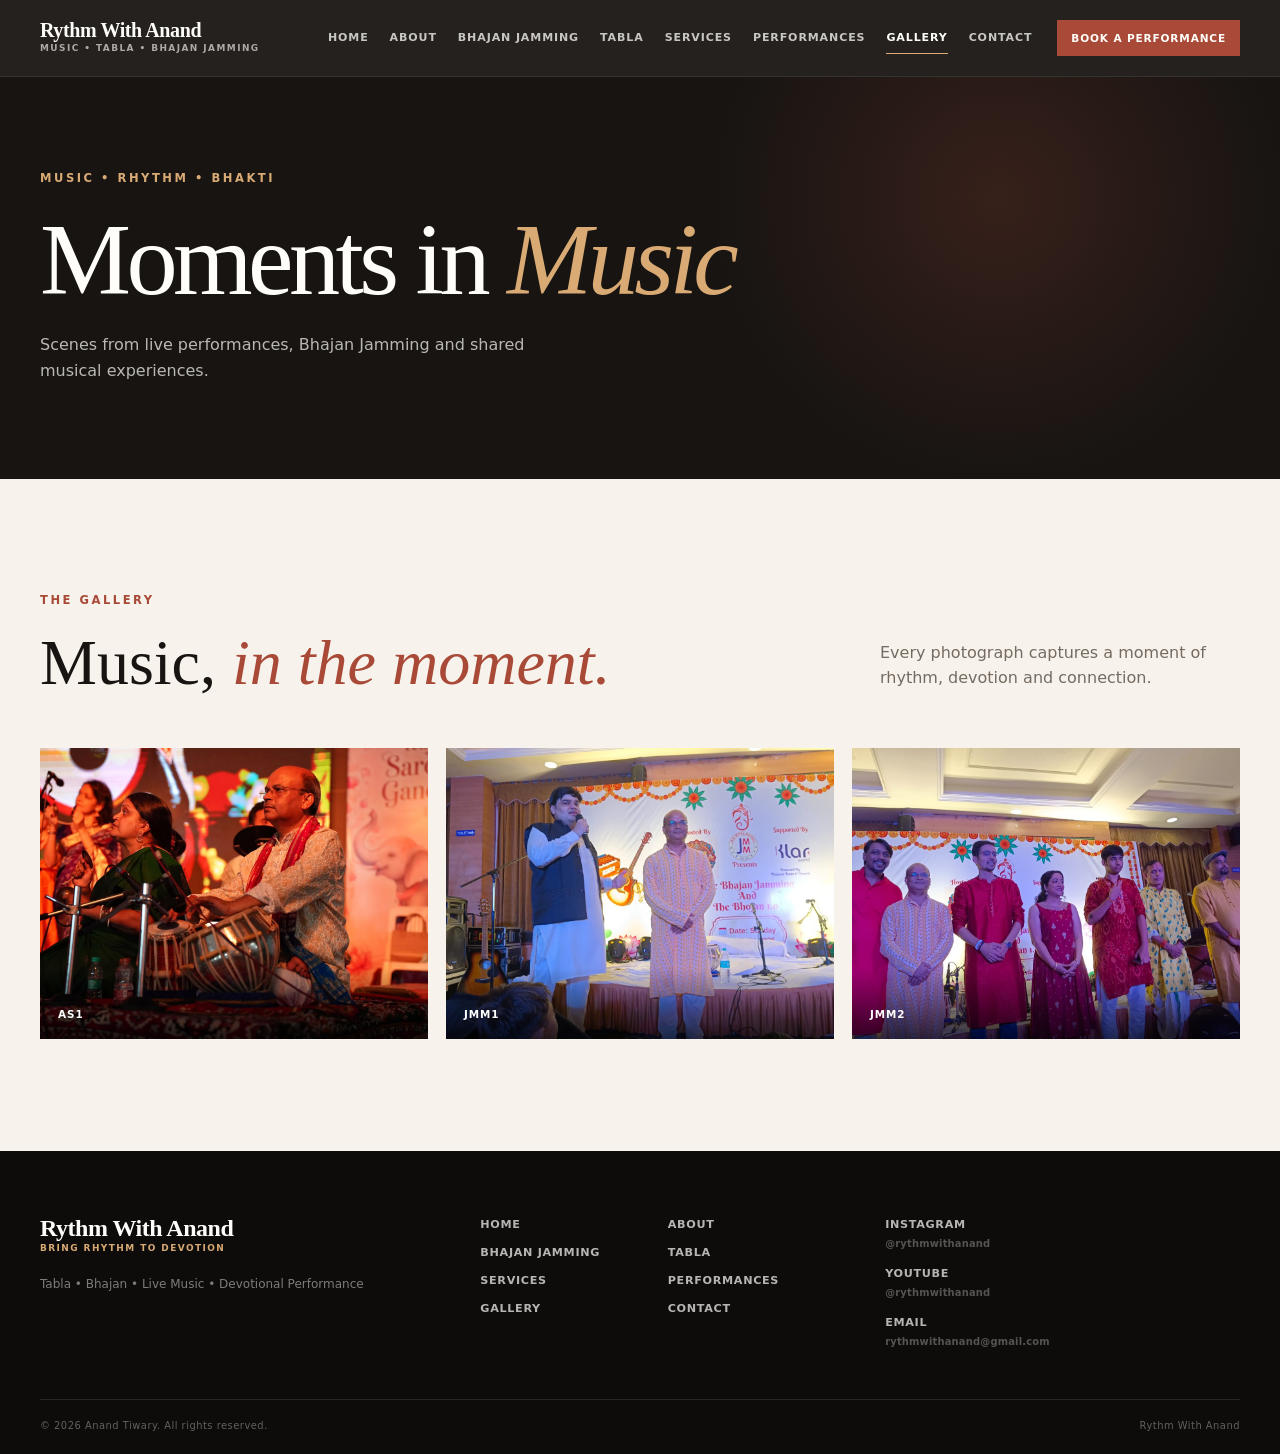
==== pages/gallery.html @ cbc00362 "Added few images to see the gallery" ====
<!doctype html>
<html lang="en">
<head>
  <meta charset="utf-8">
  <meta name="viewport" content="width=device-width, initial-scale=1">
  <meta name="theme-color" content="#171412">
  <meta name="description" content="Browse performance and Bhajan Jamming photographs from Anand Tiwary.">
  <meta name="author" content="Anand Tiwary">
  <meta name="robots" content="index, follow">
  <title>Gallery | Rythm With Anand</title>
  <link rel="stylesheet" href="../css/style.css">
  <link rel="stylesheet" href="../css/gallery.css">
</head>

<body>
  <a class="skip-link" href="#main-content">Skip to content</a>

  <header class="site-header" data-header>
    <div class="container nav-wrap">
      <a class="brand" href="../index.html" aria-label="Rythm With Anand home">
        <span class="brand-name" data-brand>Rythm With Anand</span>
        <span class="brand-subtitle">Music • Tabla • Bhajan Jamming</span>
      </a>

      <button class="menu-toggle" type="button" aria-expanded="false" aria-controls="site-navigation">
        <span class="sr-only">Open navigation</span>
        <span></span><span></span><span></span>
      </button>

      <nav id="site-navigation" class="site-nav" aria-label="Primary navigation">
        <a href="../index.html">Home</a>
        <a href="about.html">About</a>
        <a href="bhajan-jamming.html">Bhajan Jamming</a>
        <a href="tabla.html">Tabla</a>
        <a href="services.html">Services</a>
        <a href="performances.html">Performances</a>
        <a class="active" aria-current="page" href="gallery.html">Gallery</a>
        <a href="contact.html">Contact</a>
        <a class="nav-cta" href="contact.html">Book a Performance</a>
      </nav>
    </div>
  </header>

  <main id="main-content">
    <section class="gallery-intro section-dark">
      <div class="container gallery-intro-inner">
        <p class="eyebrow">MUSIC • RHYTHM • BHAKTI</p>
        <h1>Moments in <em>Music</em></h1>
        <p>Scenes from live performances, Bhajan Jamming and shared musical experiences.</p>
      </div>
    </section>

    <section class="section gallery-page">
      <div class="container">
        <div class="section-heading">
          <div>
            <p class="eyebrow">THE GALLERY</p>
            <h2>Music, <em>in the moment.</em></h2>
          </div>
          <p>Every photograph captures a moment of rhythm, devotion and connection.</p>
        </div>
        <div id="gallery-grid" class="gallery-grid gallery-full" aria-live="polite" aria-busy="true">
          <p class="gallery-message">Loading photographs…</p>
        </div>
      </div>
    </section>
  </main>

  <footer class="site-footer">
    <div class="container footer-grid">
      <div>
        <a class="brand footer-brand" href="../index.html">
          <span class="brand-name" data-brand>Rythm With Anand</span>
          <span class="brand-subtitle">Bring Rhythm to Devotion</span>
        </a>
        <p class="footer-copy">Tabla • Bhajan • Live Music • Devotional Performance</p>
      </div>

      <nav class="footer-nav" aria-label="Footer navigation">
        <a href="../index.html">Home</a>
        <a href="about.html">About</a>
        <a href="bhajan-jamming.html">Bhajan Jamming</a>
        <a href="tabla.html">Tabla</a>
        <a href="services.html">Services</a>
        <a href="performances.html">Performances</a>
        <a href="gallery.html">Gallery</a>
        <a href="contact.html">Contact</a>
      </nav>

      <div class="social-links">
        <a data-instagram-link href="https://instagram.com/rythmwithanand" target="_blank" rel="noopener noreferrer">Instagram <span>@rythmwithanand</span></a>
        <a data-youtube-link href="https://youtube.com/@rythmwithanand" target="_blank" rel="noopener noreferrer">YouTube <span>@rythmwithanand</span></a>
        <a data-email-link href="mailto:rythmwithanand@gmail.com">Email <span data-email>rythmwithanand@gmail.com</span></a>
      </div>
    </div>
    <div class="container footer-bottom">
      <span>© <span data-year></span> Anand Tiwary. All rights reserved.</span>
      <span>Rythm With Anand</span>
    </div>
  </footer>

  <script src="../js/gallery.js" defer></script>
</body>
</html>
---- css/style.css ----
:root {
  --ink: #171412;
  --ink-soft: #29231f;
  --paper: #f7f3ec;
  --paper-2: #eee7dc;
  --cream: #fbf8f2;
  --accent: #a84a37;
  --accent-dark: #7e3024;
  --gold: #b58b55;
  --muted: #756b61;
  --line: rgba(23, 20, 18, .13);
  --line-light: rgba(255,255,255,.16);
  --white: #fffdf9;
  --shadow: 0 20px 60px rgba(35, 26, 20, .12);
  --radius: 4px;
  --max: 1200px;
}

* { box-sizing: border-box; }
html { scroll-behavior: smooth; }
body {
  margin: 0;
  background: var(--paper);
  color: var(--ink);
  font-family: Inter, ui-sans-serif, system-ui, -apple-system, BlinkMacSystemFont, "Segoe UI", sans-serif;
  line-height: 1.6;
  -webkit-font-smoothing: antialiased;
}
img { max-width: 100%; display: block; }
a { color: inherit; text-decoration: none; }
button, a { -webkit-tap-highlight-color: transparent; }
button { font: inherit; }

.container {
  width: min(calc(100% - 48px), var(--max));
  margin-inline: auto;
}
.section { padding: 112px 0; }
.section-dark { background: var(--ink); color: var(--white); }
.sr-only {
  position: absolute; width: 1px; height: 1px; padding: 0; margin: -1px;
  overflow: hidden; clip: rect(0,0,0,0); white-space: nowrap; border: 0;
}
.skip-link {
  position: fixed; left: 16px; top: -80px; z-index: 9999;
  padding: 10px 16px; background: var(--white); color: var(--ink);
  border: 2px solid var(--accent); border-radius: 3px;
}
.skip-link:focus { top: 16px; }

:focus-visible {
  outline: 3px solid var(--gold);
  outline-offset: 4px;
}

.eyebrow {
  margin: 0 0 20px;
  font-size: .72rem;
  font-weight: 700;
  letter-spacing: .22em;
  text-transform: uppercase;
  color: var(--accent);
}
.section-dark .eyebrow { color: #d9aa74; }

h1, h2, h3, p { margin-top: 0; }
h1, h2, h3 {
  font-family: Georgia, "Times New Roman", serif;
  font-weight: 400;
  line-height: 1.04;
}
h2 { font-size: clamp(2.5rem, 5vw, 4.5rem); margin-bottom: 28px; }
h2 em, h1 em { font-style: italic; color: var(--accent); }
.section-dark h2 em { color: #d9aa74; }
.lead { font-size: clamp(1.05rem, 1.7vw, 1.25rem); line-height: 1.75; }

.text-link {
  display: inline-flex; align-items: center; gap: 12px;
  margin-top: 26px; padding-bottom: 5px;
  border-bottom: 1px solid currentColor;
  font-size: .86rem; font-weight: 700; letter-spacing: .06em;
  transition: gap .25s ease, opacity .25s ease;
}
.text-link span { transition: transform .25s ease; }
.text-link:hover { gap: 16px; }
.text-link:hover span { transform: translateX(2px); }
.light-link { color: var(--white); }

.btn {
  display: inline-flex; align-items: center; justify-content: center; gap: 10px;
  min-height: 50px; padding: 13px 22px;
  border: 1px solid transparent; border-radius: 2px;
  font-size: .78rem; font-weight: 800; letter-spacing: .08em;
  text-transform: uppercase;
  transition: transform .25s ease, background .25s ease, border-color .25s ease, color .25s ease;
}
.btn:hover { transform: translateY(-2px); }
.btn-primary { background: var(--accent); color: var(--white); }
.btn-primary:hover { background: var(--accent-dark); }
.btn-secondary { background: transparent; border-color: rgba(255,255,255,.35); color: var(--white); }
.btn-secondary:hover { border-color: var(--white); background: rgba(255,255,255,.06); }
.btn-dark { background: var(--ink); color: var(--white); }
.btn-dark:hover { background: var(--accent-dark); }
.btn-outline-light { border-color: rgba(255,255,255,.4); color: var(--white); }
.btn-outline-light:hover { background: var(--white); color: var(--ink); }

.site-header {
  position: sticky; top: 0; z-index: 1000;
  background: rgba(23,20,18,.94);
  color: var(--white);
  backdrop-filter: blur(14px);
  border-bottom: 1px solid rgba(255,255,255,.08);
}
.nav-wrap { min-height: 76px; display: flex; align-items: center; justify-content: space-between; gap: 24px; }
.brand { display: inline-flex; flex-direction: column; gap: 1px; flex-shrink: 0; }
.brand-name { font: 600 1.25rem/1 Georgia, "Times New Roman", serif; letter-spacing: -.02em; }
.brand-subtitle { font-size: .56rem; font-weight: 700; letter-spacing: .16em; text-transform: uppercase; opacity: .62; }
.site-nav { display: flex; align-items: center; gap: 21px; }
.site-nav > a:not(.nav-cta) {
  position: relative; padding: 28px 0;
  font-size: .69rem; font-weight: 700; letter-spacing: .08em; text-transform: uppercase;
  opacity: .75;
}
.site-nav > a:not(.nav-cta)::after {
  content: ""; position: absolute; left: 0; bottom: 21px; width: 0; height: 1px;
  background: #d9aa74; transition: width .25s ease;
}
.site-nav > a:hover, .site-nav > a.active { opacity: 1; }
.site-nav > a.active::after, .site-nav > a:hover::after { width: 100%; }
.nav-cta {
  margin-left: 4px; padding: 10px 14px; background: var(--accent);
  font-size: .66rem; font-weight: 800; letter-spacing: .08em; text-transform: uppercase;
}
.nav-cta:hover { background: var(--accent-dark); }
.menu-toggle { display: none; background: none; border: 0; color: white; padding: 8px; }
.menu-toggle > span:not(.sr-only) { display: block; width: 24px; height: 1px; background: currentColor; margin: 5px; }

.hero { position: relative; min-height: calc(100svh - 76px); overflow: hidden; }
.hero::before {
  content: ""; position: absolute; inset: 0;
  background:
    radial-gradient(circle at 74% 40%, rgba(168,74,55,.18), transparent 25%),
    linear-gradient(110deg, rgba(23,20,18,1) 0%, rgba(23,20,18,.96) 48%, rgba(23,20,18,.78) 100%);
}
.hero-grid {
  position: relative; z-index: 1; min-height: calc(100svh - 76px);
  display: grid; grid-template-columns: .92fr 1.08fr; align-items: center; gap: 5vw;
  padding-top: 54px; padding-bottom: 64px;
}
.hero-copy { max-width: 600px; padding-bottom: 10px; }
.hero-copy h1 { margin: 0 0 16px; font-size: clamp(4.2rem, 8vw, 7.4rem); letter-spacing: -.055em; }
.hero-copy h1 em { color: var(--white); }
.hero-role { font-size: 1rem; font-weight: 700; letter-spacing: .035em; }
.hero-role span { color: #d9aa74; margin: 0 7px; }
.hero-tagline {
  display: flex; align-items: center; gap: 14px; margin: 30px 0 18px;
  font: italic 1.3rem Georgia, "Times New Roman", serif; color: #d9aa74;
}
.hero-tagline .line { width: 42px; height: 1px; background: #d9aa74; }
.hero-text { max-width: 580px; color: rgba(255,253,249,.73); font-size: 1rem; line-height: 1.85; }
.hero-actions { display: flex; flex-wrap: wrap; gap: 10px; margin-top: 30px; }
.hero-watch { color: rgba(255,255,255,.78); }
.hero-visual { position: relative; max-width: 650px; justify-self: end; width: 100%; }
.hero-image-frame {
  position: relative; overflow: hidden;
  aspect-ratio: 1 / 1; background: #29231f;
  box-shadow: 0 30px 80px rgba(0,0,0,.38);
}
.hero-image-frame::after {
  content: ""; position: absolute; inset: 0;
  background: linear-gradient(180deg, transparent 62%, rgba(0,0,0,.55));
  pointer-events: none;
}
.hero-image-frame img { width: 100%; height: 100%; object-fit: cover; }
.image-caption {
  position: absolute; z-index: 2; left: 26px; right: 26px; bottom: 22px;
  display: flex; justify-content: space-between; gap: 15px;
  font-size: .62rem; font-weight: 800; letter-spacing: .15em; text-transform: uppercase;
}
.hero-note {
  position: absolute; left: -44px; bottom: 42px;
  width: 94px; height: 94px; display: grid; place-items: center;
  background: #d9aa74; color: var(--ink); border-radius: 50%;
  box-shadow: 0 12px 30px rgba(0,0,0,.3);
  font-size: .55rem; line-height: 1.15; font-weight: 800; text-align: center; letter-spacing: .12em;
}
.note-symbol { position: absolute; top: 12px; right: 15px; font-size: 1.25rem; }
.hero-glow { position: absolute; border-radius: 50%; filter: blur(2px); opacity: .18; }
.hero-glow-one { width: 260px; height: 260px; right: 0; top: 10%; background: #a84a37; }
.hero-glow-two { width: 180px; height: 180px; left: 32%; bottom: -60px; background: #b58b55; }
.scroll-cue {
  position: absolute; z-index: 2; bottom: 22px; left: max(24px, calc((100vw - var(--max))/2));
  display: flex; align-items: center; gap: 10px; color: rgba(255,255,255,.45);
  font-size: .58rem; text-transform: uppercase; letter-spacing: .16em;
}
.scroll-cue span { display: block; width: 28px; height: 1px; background: currentColor; }

.intro-section { background: var(--cream); }
.intro-grid { display: grid; grid-template-columns: .33fr .67fr; gap: 8vw; }
.section-kicker { color: var(--muted); font-size: .65rem; font-weight: 800; letter-spacing: .18em; }
.intro-content { max-width: 780px; }
.intro-content h2 { max-width: 700px; }

.world-section { background: var(--paper-2); }
.section-heading { display: flex; align-items: end; justify-content: space-between; gap: 40px; margin-bottom: 52px; }
.section-heading h2 { margin-bottom: 0; }
.section-heading > p { max-width: 360px; margin-bottom: 5px; color: var(--muted); }
.world-grid { display: grid; grid-template-columns: repeat(4, 1fr); border-top: 1px solid var(--line); border-left: 1px solid var(--line); }
.world-card {
  position: relative; min-height: 340px; padding: 32px 28px;
  border-right: 1px solid var(--line); border-bottom: 1px solid var(--line);
  transition: background .3s ease, transform .3s ease;
}
.world-card:hover { background: var(--cream); transform: translateY(-5px); }
.world-card.featured { background: var(--ink); color: var(--white); }
.world-card.featured:hover { background: #211c19; }
.card-number { font-size: .62rem; font-weight: 800; letter-spacing: .12em; opacity: .5; }
.card-icon { position: absolute; right: 25px; top: 24px; font-size: 2.2rem; font-family: Georgia, serif; color: var(--gold); }
.world-card h3 { margin: 90px 0 16px; font-size: 2rem; }
.world-card p { min-height: 96px; color: var(--muted); font-size: .9rem; }
.world-card.featured p { color: rgba(255,255,255,.67); }
.world-card a { font-size: .72rem; font-weight: 800; letter-spacing: .05em; }
.world-card a span { margin-left: 7px; transition: margin .2s ease; }
.world-card a:hover span { margin-left: 11px; }

.bhajan-section { background: var(--paper); overflow: hidden; }
.bhajan-grid { display: grid; grid-template-columns: .9fr 1.1fr; gap: 9vw; align-items: center; }
.bhajan-art {
  position: relative; aspect-ratio: 1 / 1; max-width: 500px; width: 100%;
  display: grid; place-items: center; margin: auto;
  background: var(--ink); overflow: hidden; border-radius: 50%;
}
.bhajan-art::before {
  content: ""; position: absolute; inset: 12%; border: 1px solid rgba(217,170,116,.4); border-radius: 50%;
}
.art-ring { position: absolute; border: 1px solid rgba(255,255,255,.12); border-radius: 50%; }
.ring-one { inset: 22%; }
.ring-two { inset: 32%; border-color: rgba(168,74,55,.45); }
.art-center { position: relative; z-index: 2; display: flex; flex-direction: column; align-items: center; gap: 7px; color: var(--white); }
.art-center span { font: 700 .68rem Georgia, serif; letter-spacing: .35em; }
.art-center strong { color: #d9aa74; font: 300 2rem Georgia, serif; }
.art-label { position: absolute; color: rgba(255,255,255,.52); font-size: .55rem; font-weight: 800; letter-spacing: .18em; }
.label-one { top: 21%; left: 25%; }
.label-two { top: 54%; right: 13%; }
.label-three { bottom: 20%; left: 23%; }
.display-subtitle { font: italic 1.25rem Georgia, serif; color: var(--accent); margin: -12px 0 24px; }
.feature-points { display: flex; flex-wrap: wrap; gap: 8px; margin: 28px 0; }
.feature-points span {
  padding: 8px 12px; border: 1px solid var(--line); border-radius: 100px;
  font-size: .68rem; font-weight: 800; letter-spacing: .06em;
}
.inline-actions { display: flex; align-items: center; flex-wrap: wrap; gap: 24px; }

.statement-section { background: var(--accent); color: var(--white); padding: 120px 0; }
.statement-inner { text-align: center; }
.statement-section .eyebrow { color: rgba(255,255,255,.65); }
.statement-section h2 { font-size: clamp(3.5rem, 8vw, 7rem); margin-bottom: 20px; }
.statement-section h2 span { font-style: italic; color: #f0c48e; }
.statement-section p:last-child { margin: 0 auto; max-width: 580px; color: rgba(255,255,255,.8); }

.tabla-section { background: var(--cream); }
.tabla-grid { display: grid; grid-template-columns: 1fr .95fr; gap: 9vw; align-items: center; }
.tabla-copy { max-width: 620px; }
.clean-list { list-style: none; padding: 0; margin: 32px 0 5px; border-top: 1px solid var(--line); }
.clean-list li { padding: 13px 0; border-bottom: 1px solid var(--line); font-size: .83rem; font-weight: 700; }
.clean-list li::before { content: "—"; color: var(--accent); margin-right: 13px; }
.tabla-visual { position: relative; aspect-ratio: 1 / .84; overflow: hidden; }
.tabla-visual img { width: 100%; height: 100%; object-fit: cover; }
.vertical-caption {
  position: absolute; right: 0; top: 0; height: 100%; width: 40px;
  writing-mode: vertical-rl; transform: rotate(180deg);
  display: flex; align-items: center; justify-content: center;
  background: rgba(23,20,18,.82); color: #d9aa74;
  font-size: .55rem; font-weight: 800; letter-spacing: .18em;
}

.performance-section { background: var(--paper-2); }
.performance-grid { display: grid; grid-template-columns: repeat(3, 1fr); gap: 18px; }
.performance-card { background: var(--cream); border: 1px solid var(--line); min-height: 330px; }
.performance-card .card-media {
  height: 190px; background: #ded5c8; overflow: hidden; position: relative;
}
.performance-card img { width: 100%; height: 100%; object-fit: cover; }
.performance-card .placeholder {
  width: 100%; height: 100%; display: grid; place-items: center;
  background: linear-gradient(135deg, #d9d0c2, #efe8dd); color: var(--muted);
}
.placeholder-mark { font: italic 3rem Georgia, serif; color: var(--gold); }
.performance-info { padding: 20px; }
.performance-info .meta { font-size: .6rem; font-weight: 800; letter-spacing: .14em; text-transform: uppercase; color: var(--accent); }
.performance-info h3 { margin: 8px 0; font-size: 1.55rem; }
.performance-info p { margin: 0; color: var(--muted); font-size: .8rem; }
.mobile-link { display: none; }

.video-section { background: var(--ink-soft); }
.video-grid { display: grid; grid-template-columns: repeat(3, 1fr); gap: 18px; }
.video-card { background: rgba(255,255,255,.05); border: 1px solid var(--line-light); }
.video-thumb { aspect-ratio: 16 / 9; position: relative; display: grid; place-items: center; overflow: hidden; background: #221e1b; }
.video-thumb img { width: 100%; height: 100%; object-fit: cover; }
.play {
  width: 58px; height: 58px; border-radius: 50%; display: grid; place-items: center;
  background: rgba(255,255,255,.92); color: var(--ink); font-size: 1.1rem; padding-left: 3px;
}
.video-info { padding: 19px 20px 22px; }
.video-info .meta { color: #d9aa74; font-size: .58rem; font-weight: 800; letter-spacing: .14em; text-transform: uppercase; }
.video-info h3 { margin: 8px 0 0; font-size: 1.4rem; }
.video-placeholder { padding: 36px; text-align: center; border: 1px dashed rgba(255,255,255,.22); color: rgba(255,255,255,.65); }
.video-placeholder strong { display: block; color: white; font: 1.5rem Georgia, serif; margin-bottom: 7px; }

.gallery-section { background: var(--paper); }
.gallery-grid {
  display: grid; grid-template-columns: repeat(4, 1fr); grid-auto-rows: 190px; gap: 10px;
}
.gallery-item { position: relative; overflow: hidden; background: var(--paper-2); }
.gallery-item:nth-child(1) { grid-column: span 2; grid-row: span 2; }
.gallery-item:nth-child(4) { grid-row: span 2; }
.gallery-item img { width: 100%; height: 100%; object-fit: cover; transition: transform .5s ease; }
.gallery-item:hover img { transform: scale(1.04); }
.gallery-caption {
  position: absolute; left: 0; right: 0; bottom: 0; padding: 30px 15px 13px;
  background: linear-gradient(transparent, rgba(0,0,0,.7)); color: white;
  font-size: .65rem; font-weight: 800; letter-spacing: .09em; text-transform: uppercase;
}
.gallery-empty {
  grid-column: 1 / -1; min-height: 260px; display: grid; place-items: center;
  text-align: center; padding: 30px; border: 1px dashed var(--line);
  color: var(--muted);
}
.gallery-empty strong { display: block; margin-bottom: 7px; font: 1.6rem Georgia, serif; color: var(--ink); }

.occasions-section { background: var(--paper-2); }
.occasion-list { border-top: 1px solid var(--line); }
.occasion-list a {
  display: grid; grid-template-columns: 55px 1fr 30px; align-items: center;
  padding: 18px 8px; border-bottom: 1px solid var(--line);
  font: 1.45rem Georgia, serif; transition: padding .25s ease, color .25s ease;
}
.occasion-list a span { color: var(--muted); font: 700 .6rem Inter, sans-serif; letter-spacing: .12em; }
.occasion-list a i { font-style: normal; color: var(--accent); font-family: Inter, sans-serif; font-size: .9rem; }
.occasion-list a:hover { padding-left: 16px; color: var(--accent); }

.contact-cta { padding: 100px 0; }
.contact-inner { display: grid; grid-template-columns: 1.1fr .9fr; align-items: center; gap: 8vw; }
.contact-inner h2 { margin-bottom: 20px; }
.contact-inner > div:first-child > p:last-child { max-width: 650px; color: rgba(255,255,255,.67); }
.contact-actions { display: flex; flex-direction: column; align-items: flex-start; gap: 12px; }

.site-footer { background: #0e0c0b; color: var(--white); padding: 65px 0 20px; }
.footer-grid { display: grid; grid-template-columns: 1.1fr 1fr 1fr; gap: 50px; padding-bottom: 50px; }
.footer-brand .brand-name { font-size: 1.5rem; }
.footer-brand .brand-subtitle { color: #d9aa74; opacity: 1; }
.footer-copy { max-width: 330px; margin-top: 20px; color: rgba(255,255,255,.46); font-size: .75rem; }
.footer-nav { display: grid; grid-template-columns: 1fr 1fr; gap: 10px 20px; align-content: start; }
.footer-nav a, .social-links a { font-size: .7rem; font-weight: 700; letter-spacing: .06em; text-transform: uppercase; opacity: .7; }
.footer-nav a:hover, .social-links a:hover { opacity: 1; color: #d9aa74; }
.social-links { display: flex; flex-direction: column; gap: 13px; align-content: start; }
.social-links a { display: flex; flex-direction: column; gap: 2px; }
.social-links span { color: rgba(255,255,255,.42); font-size: .62rem; text-transform: none; letter-spacing: .02em; }
.footer-bottom {
  padding-top: 18px; border-top: 1px solid rgba(255,255,255,.1);
  display: flex; justify-content: space-between; gap: 20px;
  color: rgba(255,255,255,.35); font-size: .62rem; letter-spacing: .05em;
}

.reveal { opacity: 0; transform: translateY(22px); transition: opacity .7s ease, transform .7s ease; }
.reveal.is-visible { opacity: 1; transform: translateY(0); }
.reveal-delay { transition-delay: .12s; }

@media (max-width: 1050px) {
  .site-nav { gap: 14px; }
  .site-nav > a:not(.nav-cta) { font-size: .62rem; }
  .hero-grid { grid-template-columns: 1fr 1fr; gap: 35px; }
  .hero-copy h1 { font-size: clamp(4rem, 8vw, 6rem); }
  .world-grid { grid-template-columns: repeat(2, 1fr); }
  .world-card { min-height: 300px; }
  .performance-grid, .video-grid { grid-template-columns: repeat(2, 1fr); }
  .performance-card:last-child, .video-card:last-child { display: none; }
}

@media (max-width: 820px) {
  .container { width: min(calc(100% - 36px), var(--max)); }
  .section { padding: 82px 0; }
  .nav-wrap { min-height: 68px; }
  .menu-toggle { display: block; }
  .site-nav {
    position: absolute; left: 18px; right: 18px; top: calc(100% + 1px);
    display: none; flex-direction: column; align-items: stretch; gap: 0;
    padding: 8px; background: #171412; border: 1px solid rgba(255,255,255,.1);
    box-shadow: 0 20px 45px rgba(0,0,0,.35);
  }
  .site-nav.is-open { display: flex; }
  .site-nav > a:not(.nav-cta) { padding: 13px 12px; }
  .site-nav > a:not(.nav-cta)::after { bottom: 8px; left: 12px; }
  .nav-cta { text-align: center; margin: 8px 0 0; }
  .hero-grid { grid-template-columns: 1fr; min-height: auto; padding-top: 65px; }
  .hero-copy { max-width: 680px; }
  .hero-visual { max-width: 620px; justify-self: start; }
  .hero-note { left: -10px; bottom: 25px; }
  .scroll-cue { display: none; }
  .intro-grid, .bhajan-grid, .tabla-grid, .contact-inner { grid-template-columns: 1fr; gap: 45px; }
  .section-kicker { display: none; }
  .bhajan-art { max-width: 430px; }
  .tabla-copy { max-width: 760px; }
  .tabla-visual { max-width: 700px; }
  .footer-grid { grid-template-columns: 1fr 1fr; }
  .footer-grid > div:first-child { grid-column: 1 / -1; }
}

@media (max-width: 560px) {
  .container { width: min(calc(100% - 28px), var(--max)); }
  .section { padding: 68px 0; }
  h2 { font-size: 2.75rem; }
  .brand-name { font-size: 1.1rem; }
  .brand-subtitle { font-size: .48rem; }
  .hero { min-height: auto; }
  .hero-grid { padding-top: 54px; padding-bottom: 60px; }
  .hero-copy h1 { font-size: clamp(3.7rem, 18vw, 5.3rem); }
  .hero-role { font-size: .85rem; line-height: 1.8; }
  .hero-tagline { font-size: 1.1rem; }
  .hero-actions { flex-direction: column; align-items: stretch; }
  .hero-actions .btn { width: 100%; }
  .image-caption { flex-direction: column; gap: 4px; }
  .hero-note { width: 78px; height: 78px; font-size: .46rem; }
  .note-symbol { font-size: 1rem; top: 9px; right: 12px; }
  .section-heading { align-items: flex-start; flex-direction: column; gap: 18px; margin-bottom: 34px; }
  .desktop-link { display: none; }
  .mobile-link { display: inline-flex; margin-top: 25px; }
  .world-grid { grid-template-columns: 1fr; }
  .world-card { min-height: 280px; }
  .performance-grid, .video-grid { grid-template-columns: 1fr; }
  .performance-card:last-child, .video-card:last-child { display: block; }
  .gallery-grid { grid-template-columns: 1fr 1fr; grid-auto-rows: 150px; }
  .gallery-item:nth-child(1) { grid-column: span 2; grid-row: span 1; }
  .gallery-item:nth-child(4) { grid-row: span 1; }
  .occasion-list a { grid-template-columns: 38px 1fr 25px; font-size: 1.15rem; }
  .contact-actions { width: 100%; }
  .contact-actions .btn { width: 100%; }
  .footer-grid { grid-template-columns: 1fr; gap: 35px; }
  .footer-grid > div:first-child { grid-column: auto; }
  .footer-bottom { flex-direction: column; gap: 8px; }
}

@media (prefers-reduced-motion: reduce) {
  html { scroll-behavior: auto; }
  *, *::before, *::after {
    animation-duration: .01ms !important;
    animation-iteration-count: 1 !important;
    transition-duration: .01ms !important;
    scroll-behavior: auto !important;
  }
  .reveal { opacity: 1; transform: none; }
}
---- css/gallery.css ----
.gallery-intro {
  position: relative;
  overflow: hidden;
  background:
    radial-gradient(circle at 78% 30%, rgba(168,74,55,.22), transparent 28%),
    var(--ink);
}

.gallery-intro-inner {
  padding-top: 92px;
  padding-bottom: 96px;
}

.gallery-intro h1 {
  margin: 0 0 18px;
  font-size: clamp(3.5rem, 8vw, 6.5rem);
  letter-spacing: -.045em;
}

.gallery-intro h1 em { color: #d9aa74; }
.gallery-intro-inner > p:last-child { max-width: 550px; margin: 0; color: rgba(255,253,249,.7); }

.gallery-page { background: var(--paper); }
.gallery-full { grid-template-columns: repeat(3, minmax(0, 1fr)); grid-auto-rows: auto; gap: 18px; }
.gallery-full .gallery-item { aspect-ratio: 4 / 3; margin: 0; }
.gallery-full .gallery-item:nth-child(1),
.gallery-full .gallery-item:nth-child(4) { grid-column: auto; grid-row: auto; }
.gallery-full .gallery-caption { padding: 38px 18px 16px; }
.gallery-message { grid-column: 1 / -1; margin: 0; padding: 48px 24px; text-align: center; color: var(--muted); }
.gallery-error { color: var(--accent); }

@media (max-width: 820px) {
  .gallery-full { grid-template-columns: repeat(2, minmax(0, 1fr)); }
  .gallery-intro-inner { padding-top: 75px; padding-bottom: 78px; }
}

@media (max-width: 560px) {
  .gallery-intro-inner { padding-top: 62px; padding-bottom: 64px; }
  .gallery-full { gap: 10px; }
  .gallery-full .gallery-caption { padding: 30px 10px 10px; font-size: .58rem; }
}
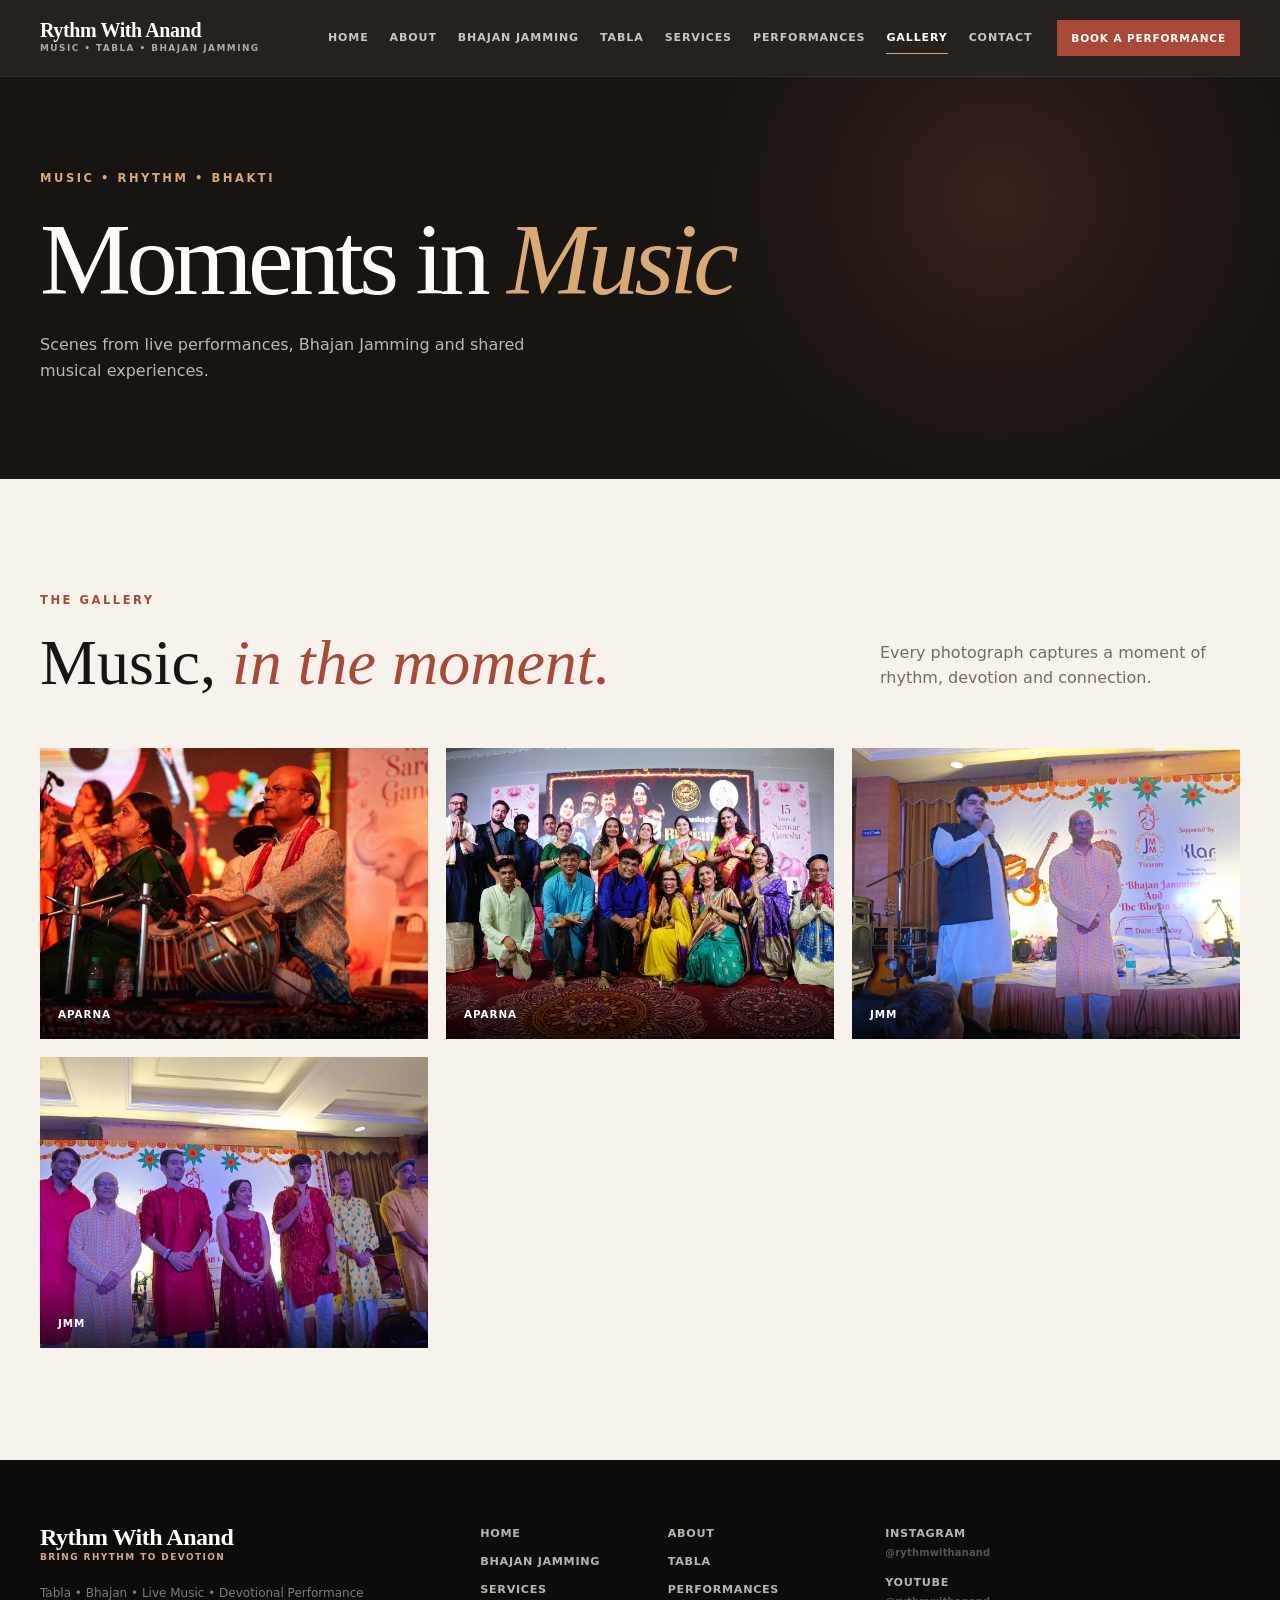
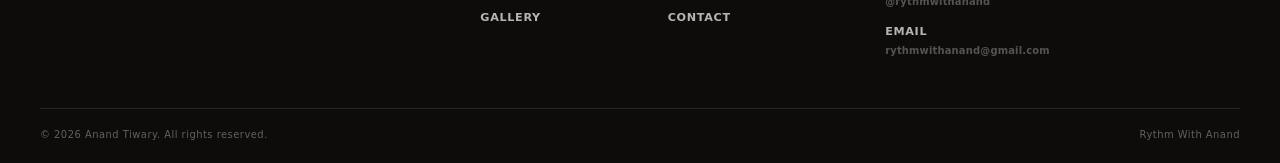
==== commit 0d753614: "Added zoom feature" ====
--- a/pages/gallery.html
+++ b/pages/gallery.html
@@ -66,6 +66,12 @@
     </section>
   </main>
 
+  <dialog id="gallery-lightbox" class="gallery-lightbox" aria-label="Expanded photograph">
+    <button class="lightbox-close" type="button" aria-label="Close enlarged image">&times;</button>
+    <img class="lightbox-image" alt="">
+    <p class="lightbox-caption"></p>
+  </dialog>
+
   <footer class="site-footer">
     <div class="container footer-grid">
       <div>
--- a/css/gallery.css
+++ b/css/gallery.css
@@ -26,8 +26,54 @@
 .gallery-full .gallery-item:nth-child(1),
 .gallery-full .gallery-item:nth-child(4) { grid-column: auto; grid-row: auto; }
 .gallery-full .gallery-caption { padding: 38px 18px 16px; }
+.gallery-image-button {
+  display: block;
+  width: 100%;
+  height: 100%;
+  padding: 0;
+  border: 0;
+  background: transparent;
+  cursor: zoom-in;
+}
+.gallery-image-button img { width: 100%; height: 100%; object-fit: cover; transition: transform .5s ease; }
+.gallery-image-button:hover img { transform: scale(1.04); }
 .gallery-message { grid-column: 1 / -1; margin: 0; padding: 48px 24px; text-align: center; color: var(--muted); }
 .gallery-error { color: var(--accent); }
+
+.gallery-lightbox {
+  position: fixed;
+  width: min(92vw, 1100px);
+  max-width: none;
+  max-height: 92vh;
+  padding: 56px 24px 24px;
+  overflow: auto;
+  border: 1px solid rgba(255,255,255,.18);
+  background: #171412;
+  color: var(--white);
+  box-shadow: 0 24px 90px rgba(0,0,0,.55);
+}
+.gallery-lightbox[open] { display: grid; justify-items: center; gap: 14px; }
+.gallery-lightbox::backdrop { background: rgba(12,10,9,.88); backdrop-filter: blur(5px); }
+.lightbox-close {
+  position: absolute;
+  top: 10px;
+  right: 14px;
+  display: grid;
+  width: 40px;
+  height: 40px;
+  place-items: center;
+  padding: 0;
+  border: 1px solid rgba(255,255,255,.38);
+  border-radius: 50%;
+  background: transparent;
+  color: var(--white);
+  font-size: 1.8rem;
+  line-height: 1;
+  cursor: pointer;
+}
+.lightbox-close:hover { background: rgba(255,255,255,.12); }
+.lightbox-image { width: auto; max-width: 100%; max-height: calc(92vh - 120px); object-fit: contain; }
+.lightbox-caption { margin: 0; color: rgba(255,253,249,.8); font-size: .8rem; letter-spacing: .08em; text-align: center; }
 
 @media (max-width: 820px) {
   .gallery-full { grid-template-columns: repeat(2, minmax(0, 1fr)); }
